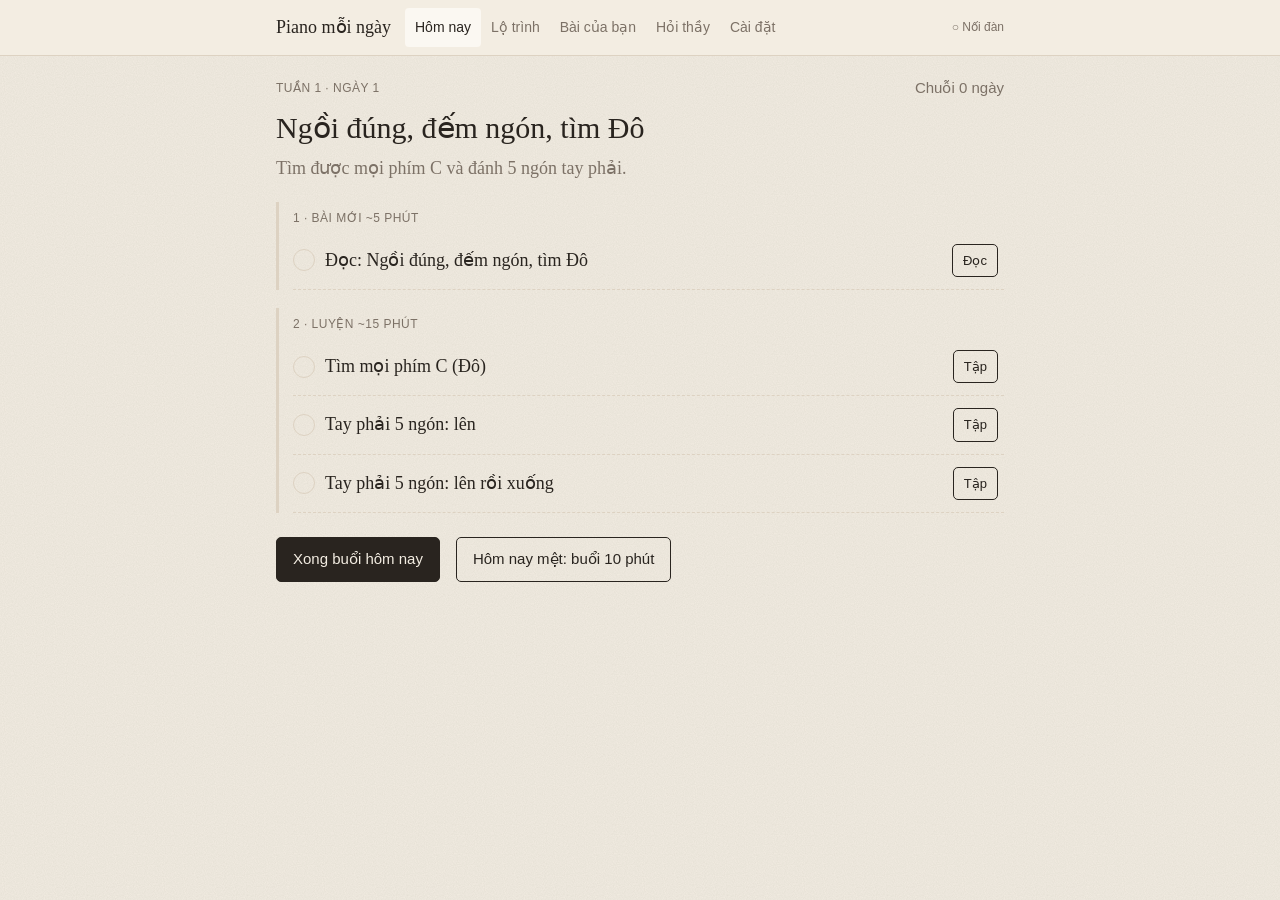
==== index.html @ de9d9b87 "Piano mỗi ngày: bản đầu (ngày 1–14, chấm MIDI, nốt rơi, thầy AI) Co-Authored-By: Claude Opus 5.5 <no" ====
<!doctype html>
<html lang="vi">
<head>
<meta charset="utf-8">
<meta name="viewport" content="width=device-width, initial-scale=1">
<title>Piano Mỗi Ngày</title>
<link rel="stylesheet" href="css/style.css">
</head>
<body>
<header class="top"><div class="in">
  <span class="brand">Piano mỗi ngày</span>
  <nav>
    <button data-tab="today">Hôm nay</button><button data-tab="road">Lộ trình</button><button data-tab="songs">Bài của bạn</button><button data-tab="tutor">Hỏi thầy</button><button data-tab="set">Cài đặt</button>
  </nav>
  <span id="midiDot">○ Nối đàn</span>
</div></header>
<main id="main"></main>
<script src="js/core.js"></script>
<script src="js/exercise.js"></script>
<script src="js/tutor.js"></script>
<script src="js/songs.js"></script>
<script src="js/player.js"></script>
<script src="content/exercises.js"></script>
<script src="content/days.js"></script>
<script src="content/builtin.js"></script>
<script src="js/app.js"></script>
</body>
</html>
---- css/style.css ----
:root {
  --paper: #f3ede2; --card: #fbf8f2; --ink: #29241f; --muted: #7c7166; --line: #ddd2c2;
  --accent: #a4532c; --accent-soft: #ecd3c2; --good: #4f7a4a; --good-soft: #d9e6d2; --bad: #b0442f; --bad-soft: #f2d4cc;
  --key-white: #fffdf8; --key-black: #2b2622; --key-hl: #e8c7a8; --key-hit: #e07a3f;
  --serif: "Iowan Old Style", "Palatino Linotype", Palatino, Georgia, serif;
  --sans: -apple-system, "Helvetica Neue", Arial, sans-serif;
}
@media (prefers-color-scheme: dark) {
  :root:not([data-theme="light"]) {
    --paper: #1e1b18; --card: #26221e; --ink: #ece4d8; --muted: #a39788; --line: #3a342d;
    --accent: #e0956a; --accent-soft: #4a3326; --good: #9cc58f; --good-soft: #2d3a28; --bad: #ef8f78; --bad-soft: #4a2a22;
    --key-white: #efe8dc; --key-black: #151210; --key-hl: #d9a47c; --key-hit: #e07a3f;
  }
}
* { box-sizing: border-box; }
html, body { margin: 0; }
body {
  background: var(--paper); color: var(--ink); font: 18px/1.65 var(--serif);
  background-image: url("data:image/svg+xml;utf8,<svg xmlns='http://www.w3.org/2000/svg' width='160' height='160'><filter id='n'><feTurbulence type='fractalNoise' baseFrequency='.9' numOctaves='2' stitchTiles='stitch'/><feColorMatrix values='0 0 0 0 0  0 0 0 0 0  0 0 0 0 0  0 0 0 .06 0'/></filter><rect width='100%' height='100%' filter='url(%23n)'/></svg>");
}
main { max-width: 760px; margin: 0 auto; padding: 20px 16px 96px; }
h1, h2, h3 { font-weight: normal; line-height: 1.25; }
h1 { font-size: 30px; margin: 8px 0 4px; }
h2 { font-size: 23px; margin: 28px 0 8px; }
h3 { font-size: 19px; margin: 18px 0 6px; }
p { margin: 8px 0; }
.muted { color: var(--muted); }
.small { font-size: 15px; }
.sans { font-family: var(--sans); }
a { color: var(--accent); }
button, input, textarea, select { font: inherit; color: inherit; }
.btn {
  font-family: var(--sans); font-size: 15px; padding: 9px 16px; border: 1px solid var(--ink);
  background: transparent; border-radius: 5px; cursor: pointer; margin: 4px 6px 4px 0;
}
.btn.primary { background: var(--ink); color: var(--paper); }
.btn:disabled { opacity: .4; cursor: default; }
.btn.small { padding: 5px 10px; font-size: 13px; }
.card { background: var(--card); border: 1px solid var(--line); border-radius: 8px; padding: 16px 18px; margin: 14px 0; }
.row { display: flex; gap: 10px; align-items: center; flex-wrap: wrap; }
.spacer { flex: 1; }
.tag { font-family: var(--sans); font-size: 12px; letter-spacing: .04em; text-transform: uppercase; color: var(--muted); }
.pill { font-family: var(--sans); font-size: 12px; padding: 2px 8px; border-radius: 999px; border: 1px solid var(--line); }
.pill.ok { background: var(--good-soft); border-color: transparent; color: var(--good); }
.pill.no { background: var(--bad-soft); border-color: transparent; color: var(--bad); }

/* top bar */
header.top { position: sticky; top: 0; z-index: 20; background: var(--paper); border-bottom: 1px solid var(--line); }
header.top .in { max-width: 760px; margin: 0 auto; padding: 8px 16px; display: flex; align-items: center; gap: 4px; overflow-x: auto; }
header.top .brand { font-size: 18px; margin-right: 10px; white-space: nowrap; }
header.top nav { display: flex; flex: none; }
header.top nav button { font-family: var(--sans); font-size: 14px; background: none; border: none; padding: 8px 10px; cursor: pointer; color: var(--muted); white-space: nowrap; border-radius: 4px; }
header.top nav button.on { color: var(--ink); background: var(--card); }
#midiDot { font-family: var(--sans); font-size: 12px; margin-left: auto; white-space: nowrap; color: var(--muted); cursor: pointer; }
#midiDot.on { color: var(--good); }

/* session parts */
.part { border-left: 3px solid var(--line); padding-left: 14px; margin: 18px 0; }
.part.done { border-color: var(--good); }
.item { display: flex; align-items: center; gap: 10px; padding: 8px 0; border-bottom: 1px dashed var(--line); }
.item:last-child { border-bottom: none; }
.item .t { flex: 1; }
.check { width: 22px; height: 22px; border-radius: 50%; border: 1.5px solid var(--line); flex: none; display: grid; place-items: center; font-size: 13px; font-family: var(--sans); }
.check.on { background: var(--good); border-color: var(--good); color: var(--paper); }

/* lesson blocks */
.lesson p { margin: 10px 0; }
.why { background: var(--accent-soft); border-radius: 6px; padding: 10px 14px; margin: 12px 0; }
.why::before { content: "Vì sao? "; font-weight: bold; }
.tip { border-left: 3px solid var(--accent); padding: 4px 12px; margin: 12px 0; color: var(--ink); }
.cap { font-size: 15px; color: var(--muted); text-align: center; margin-top: 4px; }

/* keyboard */
.kbwrap { margin: 14px 0; overflow-x: auto; }
.kb { position: relative; height: 130px; min-width: 100%; user-select: none; touch-action: manipulation; }
.kb .w { position: absolute; top: 0; height: 100%; border: 1px solid var(--key-black); border-radius: 0 0 4px 4px; background: var(--key-white); cursor: pointer; transition: background .35s; }
.kb .b { position: absolute; top: 0; height: 60%; background: var(--key-black); border-radius: 0 0 3px 3px; z-index: 2; cursor: pointer; transition: background .35s; }
.kb .hl.w { background: var(--key-hl); } .kb .hl.b { background: #8a5a3c; }
.kb .hit { background: var(--key-hit) !important; transition: none; }
.kb .wrong { background: var(--bad) !important; transition: none; }
.kb .lbl { position: absolute; bottom: 6px; left: 0; right: 0; text-align: center; font-family: var(--sans); font-size: 12px; color: var(--ink); pointer-events: none; }
.kb .b .lbl { color: #fff; bottom: 4px; font-size: 10px; }
.kb .lbl.big { font-size: 15px; font-weight: 600; }

/* exercise panel */
.ex-head { display: flex; align-items: baseline; gap: 10px; }
.steps { display: flex; flex-wrap: wrap; gap: 6px; margin: 12px 0; font-family: var(--sans); font-size: 14px; }
.step { padding: 4px 9px; border: 1px solid var(--line); border-radius: 4px; min-width: 34px; text-align: center; }
.step.cur { border-color: var(--accent); background: var(--accent-soft); }
.step.ok { background: var(--good-soft); border-color: transparent; color: var(--good); }
.step.late, .step.early { background: #f3e5c0; border-color: transparent; color: #7a5b12; }
.step.miss { background: var(--bad-soft); border-color: transparent; color: var(--bad); }
.bigmsg { font-size: 42px; text-align: center; min-height: 60px; color: var(--accent); }
.beat { display: flex; gap: 8px; justify-content: center; margin: 6px 0; }
.beat span { width: 14px; height: 14px; border-radius: 50%; border: 1.5px solid var(--muted); }
.beat span.on { background: var(--accent); border-color: var(--accent); }
.score { font-family: var(--sans); display: grid; grid-template-columns: repeat(auto-fit, minmax(130px, 1fr)); gap: 10px; margin: 12px 0; }
.score div { background: var(--paper); border-radius: 6px; padding: 10px; text-align: center; }
.score b { display: block; font-size: 24px; font-weight: 600; }
.tutor { background: var(--paper); border-radius: 6px; padding: 12px 14px; margin-top: 10px; white-space: pre-wrap; }
.quiz-choices { display: flex; gap: 10px; flex-wrap: wrap; margin: 10px 0; }

/* chat */
.chat .msg { margin: 10px 0; padding: 10px 14px; border-radius: 8px; white-space: pre-wrap; }
.chat .me { background: var(--accent-soft); margin-left: 15%; }
.chat .ai { background: var(--card); border: 1px solid var(--line); margin-right: 10%; }
textarea, input[type=text], input[type=password], input[type=url] { width: 100%; padding: 9px 11px; border: 1px solid var(--line); border-radius: 6px; background: var(--card); font-family: var(--sans); font-size: 15px; }

/* roadmap */
.week { margin: 18px 0; }
.daylink { display: flex; gap: 10px; padding: 6px 0; border-bottom: 1px dashed var(--line); align-items: baseline; }
.daylink .n { font-family: var(--sans); font-size: 13px; color: var(--muted); width: 54px; flex: none; }
.daylink.cur { color: var(--accent); }
.daylink.lock { color: var(--muted); }
.streak { font-size: 40px; }
@media (max-width: 520px) { body { font-size: 17px; } h1 { font-size: 26px; } .kb { height: 110px; } }
select { background: var(--card); color: var(--ink); border: 1px solid var(--line); border-radius: 4px; padding: 3px 6px; font-family: var(--sans); font-size: 14px; }
details summary { cursor: pointer; color: var(--muted); margin: 10px 0; }
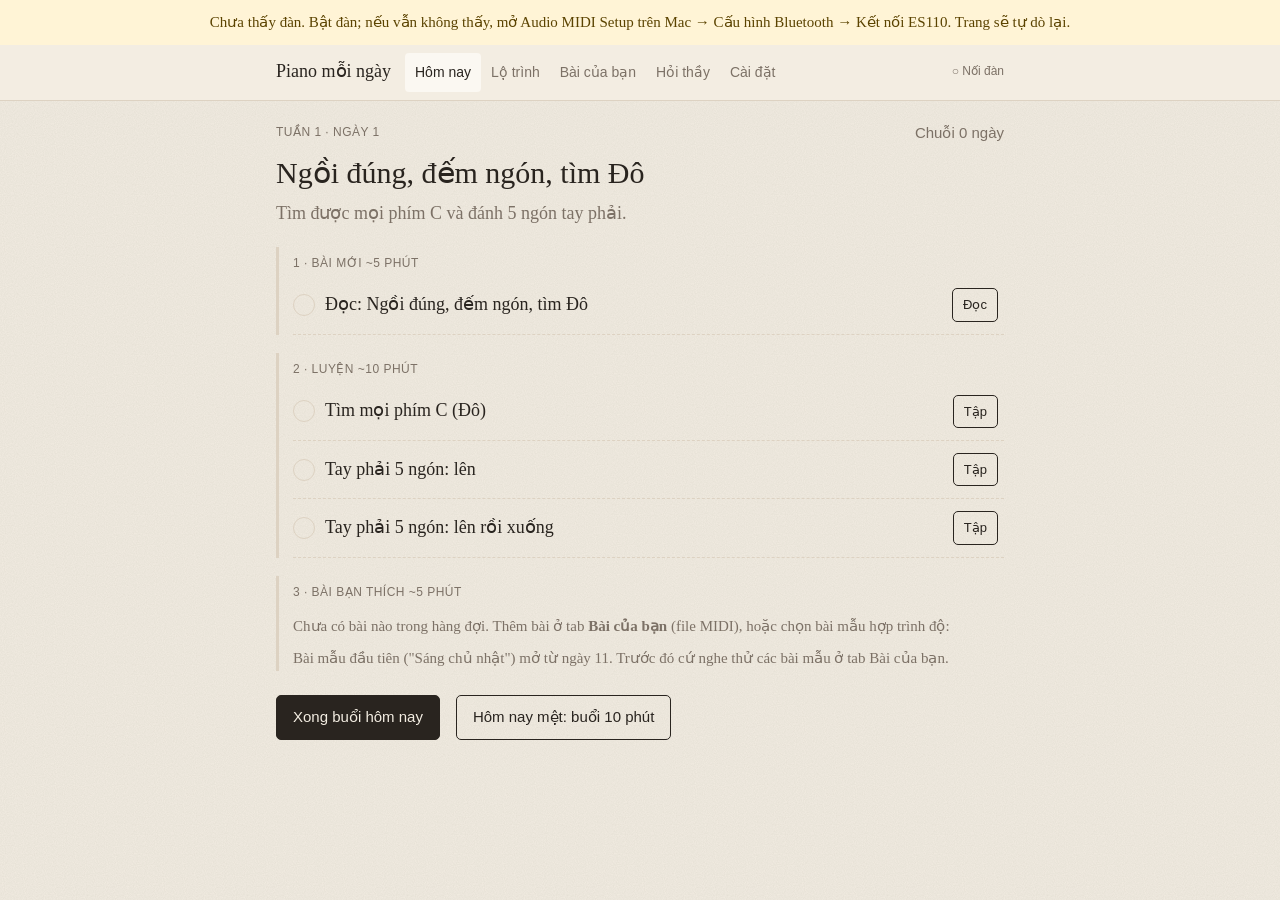
==== commit 6b427103: "Tiến độ đồng bộ lên repo riêng tư qua helper; dò đàn tự động + thanh báo" ====
--- a/index.html
+++ b/index.html
@@ -23,6 +23,6 @@
 <script src="content/exercises.js"></script>
 <script src="content/days.js"></script>
 <script src="content/builtin.js"></script>
-<script src="js/app.js"></script>
+<script src="js/sync.js"></script>
 </body>
 </html>
